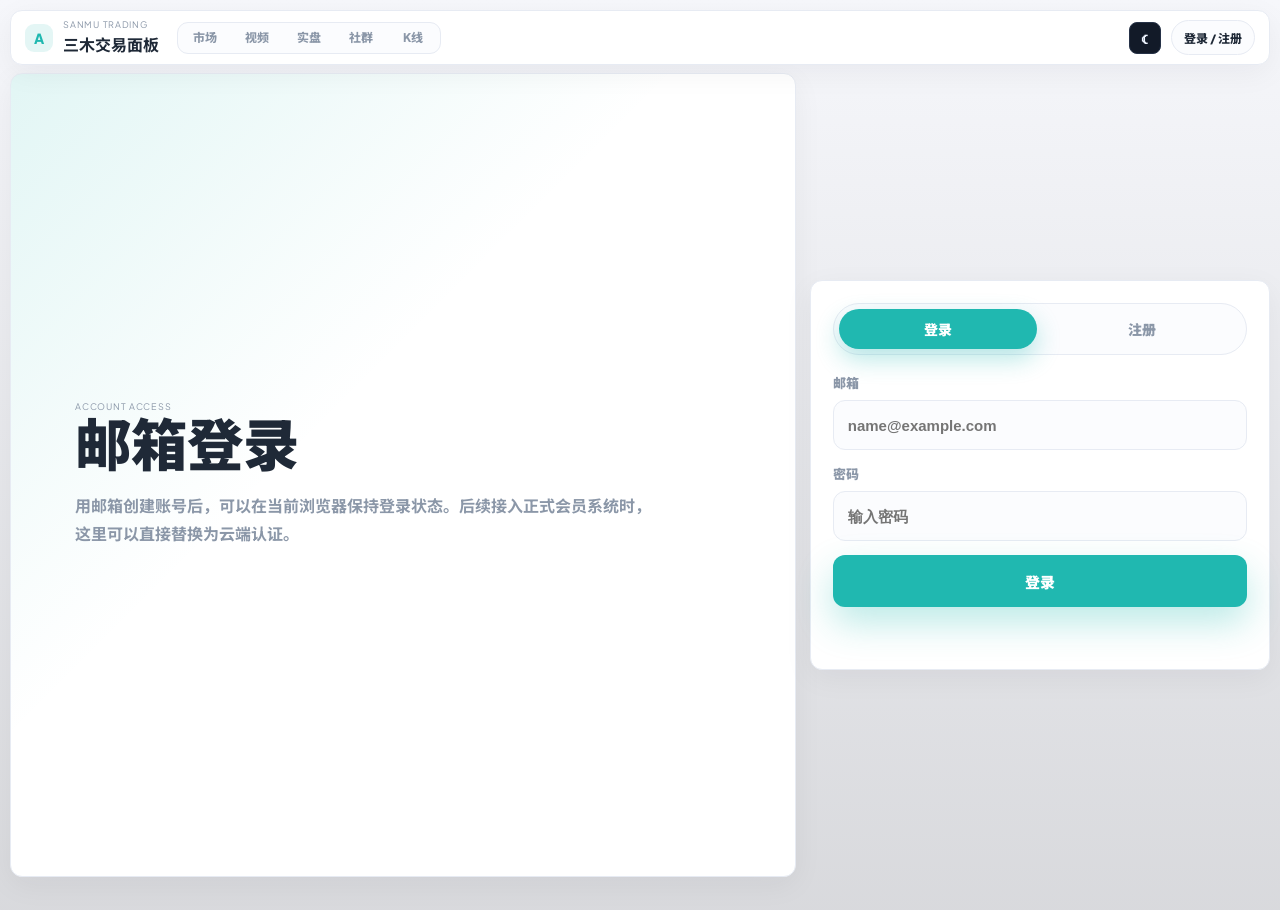
==== auth.html @ ac309367 "Add files via upload" ====
<!DOCTYPE html>
<html lang="zh-CN" class="theme-dark">
  <head>
    <meta charset="UTF-8" />
    <meta name="viewport" content="width=device-width, initial-scale=1.0" />
    <title>三木交易面板 - 登录注册</title>
    <link rel="preconnect" href="https://fonts.googleapis.com" />
    <link rel="preconnect" href="https://fonts.gstatic.com" crossorigin />
    <link
      href="https://fonts.googleapis.com/css2?family=Plus+Jakarta+Sans:wght@400;500;600;700;800&family=Noto+Sans+SC:wght@400;500;700;800&display=swap"
      rel="stylesheet"
    />
    <script src="./theme.js?v=20260610-email-auth-1" defer></script>
    <script src="./auth.js?v=20260610-email-auth-1" defer></script>
    <link rel="stylesheet" href="./styles.css?v=20260610-email-auth-1" />
  </head>
  <body class="theme-dark auth-page-body">
    <div class="page-shell">
      <header class="topbar">
        <div class="brand">
          <div class="brand-mark">A</div>
          <div>
            <p class="eyebrow">SANMU TRADING</p>
            <h1>三木交易面板</h1>
          </div>
        </div>
        <nav class="top-nav" aria-label="主导航">
          <a class="top-nav-link" href="./index.html">市场</a>
          <a class="top-nav-link" href="./video.html">视频</a>
          <a class="top-nav-link" href="./live.html">实盘</a>
          <a class="top-nav-link" href="./community.html">社群</a>
          <a class="top-nav-link" href="./kline.html">K线</a>
        </nav>
        <div class="toolbar-meta topbar-actions">
          <button class="theme-toggle-button" type="button" data-theme-toggle aria-label="切换主题" title="切换主题">☾</button>
        </div>
      </header>

      <main class="auth-page">
        <section class="board-panel auth-hero-panel">
          <div>
            <p class="eyebrow">ACCOUNT ACCESS</p>
            <h2>邮箱登录</h2>
            <p>用邮箱创建账号后，可以在当前浏览器保持登录状态。后续接入正式会员系统时，这里可以直接替换为云端认证。</p>
          </div>
        </section>

        <section class="board-panel auth-card">
          <div class="auth-tabs" role="tablist" aria-label="登录注册切换">
            <button class="auth-tab active" type="button" data-auth-tab="login">登录</button>
            <button class="auth-tab" type="button" data-auth-tab="register">注册</button>
          </div>

          <form class="auth-form active" id="loginForm" autocomplete="on">
            <label class="auth-field">
              <span>邮箱</span>
              <input id="loginEmailInput" type="email" placeholder="name@example.com" autocomplete="email" required />
            </label>
            <label class="auth-field">
              <span>密码</span>
              <input id="loginPasswordInput" type="password" placeholder="输入密码" autocomplete="current-password" required />
            </label>
            <button class="auth-submit-button" type="submit">登录</button>
          </form>

          <form class="auth-form" id="registerForm" autocomplete="on">
            <label class="auth-field">
              <span>邮箱</span>
              <input id="registerEmailInput" type="email" placeholder="name@example.com" autocomplete="email" required />
            </label>
            <label class="auth-field">
              <span>密码</span>
              <input id="registerPasswordInput" type="password" placeholder="至少 8 位字符" autocomplete="new-password" required />
            </label>
            <label class="auth-field">
              <span>确认密码</span>
              <input id="registerConfirmInput" type="password" placeholder="再次输入密码" autocomplete="new-password" required />
            </label>
            <button class="auth-submit-button" type="submit">创建账号</button>
          </form>

          <div class="auth-status" id="authStatus" aria-live="polite"></div>
        </section>
      </main>
    </div>
  </body>
</html>
---- styles.css ----
:root {
  --dashboard-gap: clamp(8px, 0.55vw, 14px);
  --page-gutter: clamp(8px, 0.8vw, 18px);
  --market-panel-height: clamp(460px, calc((100vh - 136px) / 2), 720px);
  --macro-panel-height: clamp(250px, calc(var(--market-panel-height) * 0.56), 420px);
  --bg: #f6f7fb;
  --panel: #ffffff;
  --panel-soft: #fbfcfe;
  --border: #e7ebf3;
  --border-strong: #d9e0eb;
  --text: #1f2937;
  --muted: #8b97a8;
  --accent: #20b8b0;
  --green: #22b35d;
  --red: #f06565;
  --amber: #f59e0b;
  --shadow: 0 8px 30px rgba(15, 23, 42, 0.05);
}

html.theme-dark,
body.theme-dark {
  --bg: #0b1220;
  --panel: #111827;
  --panel-soft: #172133;
  --border: #263247;
  --border-strong: #33435d;
  --text: #e5edf8;
  --muted: #93a3bc;
  --accent: #23c7bf;
  --green: #43d484;
  --red: #ff7a7a;
  --amber: #f0b55c;
  --shadow: 0 14px 40px rgba(0, 0, 0, 0.34);
}

* {
  box-sizing: border-box;
}

body {
  margin: 0;
  min-height: 100vh;
  font-family: "Plus Jakarta Sans", "Noto Sans SC", sans-serif;
  background: linear-gradient(180deg, var(--bg) 0%, color-mix(in srgb, var(--bg) 88%, #000 12%) 100%);
  color: var(--text);
}

body.modal-open {
  overflow: hidden;
}

html.theme-dark body {
  background: linear-gradient(180deg, var(--bg) 0%, #09101b 100%);
  color: var(--text);
}

html.theme-dark body,
html.theme-dark .brand h1,
html.theme-dark .panel-header h2,
html.theme-dark .volume-chip-symbol,
html.theme-dark .volume-chip-price,
html.theme-dark .symbol-main,
html.theme-dark .feed-title,
html.theme-dark .tv-title {
  color: var(--text);
}

html.theme-dark .eyebrow,
html.theme-dark .toolbar-meta,
html.theme-dark .cell,
html.theme-dark .symbol-head,
html.theme-dark .feed-meta,
html.theme-dark .tv-subtitle,
html.theme-dark .history-time,
html.theme-dark .history-title {
  color: var(--muted);
}

button {
  font: inherit;
}

.page-shell {
  width: calc(100vw - (var(--page-gutter) * 2));
  max-width: 100%;
  margin: var(--page-gutter) auto 20px;
}

.topbar,
.board-panel,
.stack-panel,
.side-panel,
.volume-strip-panel {
  background: var(--panel);
  border: 1px solid var(--border);
  border-radius: 12px;
  box-shadow: var(--shadow);
}

.topbar {
  display: flex;
  justify-content: space-between;
  align-items: center;
  padding: 8px 14px;
  margin-bottom: 8px;
  position: sticky;
  top: 8px;
  z-index: 40;
  backdrop-filter: blur(14px);
}

.auth-widget {
  display: inline-flex;
  align-items: center;
  gap: 8px;
  min-width: 0;
}

.auth-nav-button,
.auth-logout-button {
  border: 1px solid var(--border);
  border-radius: 999px;
  background: var(--panel-soft);
  color: var(--text);
  padding: 8px 12px;
  font-size: 12px;
  font-weight: 800;
  text-decoration: none;
  cursor: pointer;
  white-space: nowrap;
  transition: border-color 0.2s ease, color 0.2s ease, background 0.2s ease, transform 0.2s ease;
}

.auth-nav-button:hover,
.auth-logout-button:hover {
  border-color: color-mix(in srgb, var(--accent) 52%, var(--border));
  color: var(--accent);
  transform: translateY(-1px);
}

.auth-user-chip {
  display: inline-flex;
  align-items: center;
  max-width: 190px;
  min-height: 34px;
  overflow: hidden;
  text-overflow: ellipsis;
  white-space: nowrap;
  border: 1px solid color-mix(in srgb, var(--accent) 35%, var(--border));
  border-radius: 999px;
  background: color-mix(in srgb, var(--accent) 10%, var(--panel));
  color: var(--text);
  padding: 0 12px;
  font-size: 12px;
  font-weight: 800;
}

.volume-strip-panel {
  margin-bottom: 10px;
  overflow: hidden;
}

.page-placeholder {
  min-height: calc(100vh - 110px);
  display: grid;
  place-items: center;
}

.auth-page {
  display: grid;
  grid-template-columns: minmax(0, 1fr) minmax(320px, 460px);
  gap: 14px;
  align-items: stretch;
  min-height: calc(100vh - 96px);
}

.auth-hero-panel {
  display: flex;
  align-items: center;
  min-height: 520px;
  padding: clamp(28px, 5vw, 72px);
  overflow: hidden;
  background:
    linear-gradient(135deg, color-mix(in srgb, var(--accent) 13%, transparent), transparent 42%),
    var(--panel);
}

.auth-hero-panel h2 {
  margin: 0;
  max-width: 620px;
  color: var(--text);
  font-size: clamp(34px, 4.4vw, 72px);
  line-height: 1.05;
  font-weight: 900;
  letter-spacing: 0;
}

.auth-hero-panel p:last-child {
  max-width: 580px;
  margin: 18px 0 0;
  color: var(--muted);
  font-size: 16px;
  font-weight: 700;
  line-height: 1.8;
}

.auth-card {
  align-self: center;
  padding: 22px;
  min-height: 520px;
  display: flex;
  flex-direction: column;
  justify-content: center;
}

.auth-tabs {
  display: grid;
  grid-template-columns: repeat(2, minmax(0, 1fr));
  gap: 6px;
  padding: 5px;
  margin-bottom: 18px;
  border: 1px solid var(--border);
  border-radius: 999px;
  background: var(--panel-soft);
}

.auth-tab {
  border: 0;
  border-radius: 999px;
  background: transparent;
  color: var(--muted);
  padding: 10px 14px;
  font-size: 14px;
  font-weight: 900;
  cursor: pointer;
}

.auth-tab.active {
  background: var(--accent);
  color: #fff;
  box-shadow: 0 10px 24px color-mix(in srgb, var(--accent) 32%, transparent);
}

.auth-form {
  display: none;
  gap: 14px;
}

.auth-form.active {
  display: grid;
}

.auth-field {
  display: grid;
  gap: 8px;
}

.auth-field span {
  color: var(--muted);
  font-size: 13px;
  font-weight: 900;
}

.auth-field input {
  width: 100%;
  height: 50px;
  border: 1px solid var(--border);
  border-radius: 12px;
  background: var(--panel-soft);
  color: var(--text);
  padding: 0 14px;
  font-size: 15px;
  font-weight: 700;
  outline: none;
}

.auth-field input:focus {
  border-color: var(--accent);
  box-shadow: 0 0 0 4px color-mix(in srgb, var(--accent) 18%, transparent);
}

.auth-submit-button {
  height: 52px;
  border: 0;
  border-radius: 12px;
  background: var(--accent);
  color: #fff;
  font-size: 15px;
  font-weight: 900;
  cursor: pointer;
  box-shadow: 0 16px 36px color-mix(in srgb, var(--accent) 30%, transparent);
}

.auth-status {
  min-height: 24px;
  margin-top: 16px;
  color: var(--muted);
  font-size: 13px;
  font-weight: 800;
}

.auth-status[data-type="success"] {
  color: var(--green);
}

.auth-status[data-type="error"] {
  color: var(--red);
}

.placeholder-panel {
  width: min(720px, 100%);
  padding: 34px;
  text-align: center;
}

.placeholder-panel h2 {
  margin: 0 0 12px;
  font-size: 24px;
}

.placeholder-panel p:last-child {
  margin: 0 auto;
  max-width: 520px;
  color: var(--muted);
  line-height: 1.7;
}

.video-page {
  display: grid;
  grid-template-columns: minmax(0, 1fr) 360px;
  gap: 10px;
  align-items: start;
}

.video-public-body {
  --bg: #f4f8fd;
  --panel: #ffffff;
  --panel-soft: #f8fbff;
  --border: #e4ebf4;
  --border-strong: #d7e1ed;
  --text: #111827;
  --muted: #8a9aae;
  --shadow: 0 18px 48px rgba(31, 41, 55, 0.08);
  background: linear-gradient(115deg, #f7f9fc 0%, #eef6ff 100%);
  color: var(--text);
}

.video-public-body .brand h1,
.video-public-body .panel-header h2 {
  color: var(--text);
}

.video-course-layout {
  grid-template-columns: minmax(0, 1fr) minmax(260px, 320px);
  gap: 14px;
  align-items: start;
}

.video-side-rail {
  display: grid;
  gap: 14px;
  position: sticky;
  top: 82px;
}

.video-main-panel {
  min-height: 620px;
  overflow: hidden;
}

.video-main-header {
  display: flex;
  align-items: flex-start;
  justify-content: space-between;
  gap: 16px;
  padding: 18px 20px;
  border-bottom: 1px solid var(--border);
  background: var(--panel-soft);
}

.video-main-header h2 {
  margin: 0;
  color: var(--text);
  font-size: 22px;
  font-weight: 900;
}

.video-main-header span {
  display: block;
  margin-top: 6px;
  color: var(--muted);
  font-size: 13px;
  font-weight: 800;
}

.video-library-panel,
.video-preview-panel {
  overflow: hidden;
}

.video-library-panel .panel-header,
.video-preview-panel .panel-header {
  min-height: 58px;
}

.video-count {
  color: var(--muted);
  font-size: 12px;
  font-weight: 800;
}

.video-main-header .video-count {
  flex: 0 0 auto;
  border-radius: 999px;
  background: var(--panel);
  color: var(--accent);
  padding: 9px 13px;
}

.video-add-panel {
  display: grid;
  grid-template-columns: minmax(160px, 0.6fr) minmax(240px, 1fr) minmax(180px, 0.55fr) auto;
  gap: 8px;
  padding: 12px;
  border-bottom: 1px solid var(--border);
  background: var(--panel-soft);
}

.video-add-panel-public {
  grid-template-columns: minmax(240px, 1.1fr) minmax(180px, 0.62fr) minmax(150px, 0.46fr) minmax(132px, 0.38fr) minmax(150px, 0.45fr) auto;
}

.video-field {
  display: grid;
  gap: 6px;
}

.video-field span {
  color: var(--muted);
  font-size: 11px;
  font-weight: 900;
}

.video-field input {
  width: 100%;
  height: 38px;
  border: 1px solid var(--border);
  border-radius: 8px;
  background: var(--panel);
  color: var(--text);
  font: inherit;
  font-size: 13px;
  outline: none;
  padding: 0 11px;
}

.video-field select {
  width: 100%;
  height: 38px;
  border: 1px solid var(--border);
  border-radius: 8px;
  background: var(--panel);
  color: var(--text);
  font: inherit;
  font-size: 13px;
  outline: none;
  padding: 0 11px;
}

.video-field input:focus,
.video-field select:focus {
  border-color: var(--accent);
  box-shadow: 0 0 0 3px color-mix(in srgb, var(--accent) 16%, transparent);
}

.video-add-button,
.video-open-button,
.video-list-actions button {
  border: 0;
  border-radius: 8px;
  cursor: pointer;
  font-size: 12px;
  font-weight: 900;
  line-height: 1;
}

.video-add-button {
  align-self: end;
  height: 38px;
  padding: 0 14px;
  background: var(--accent);
  color: #fff;
  box-shadow: 0 8px 18px color-mix(in srgb, var(--accent) 24%, transparent);
}

.video-form-status {
  min-height: 30px;
  padding: 8px 12px 0;
  color: var(--muted);
  font-size: 12px;
  font-weight: 800;
}

.video-form-status.failed {
  color: var(--red);
}

.video-github-panel {
  border-bottom: 1px solid var(--border);
  background: var(--panel-soft);
  padding: 0 12px 12px;
}

.video-github-panel summary {
  cursor: pointer;
  color: var(--muted);
  font-size: 12px;
  font-weight: 900;
  padding: 12px 0;
}

.video-github-grid {
  display: grid;
  grid-template-columns: minmax(220px, 1fr) minmax(180px, 0.8fr) minmax(110px, 0.35fr) minmax(130px, 0.45fr);
  gap: 8px;
}

.video-category-manager {
  border-bottom: 1px solid var(--border);
  background: var(--panel-soft);
  padding: 12px;
}

.video-category-manager .panel-header {
  min-height: 0;
  margin-bottom: 10px;
}

.video-category-create-row {
  display: grid;
  grid-template-columns: minmax(220px, 1fr) 150px;
  gap: 8px;
  align-items: end;
}

.video-category-manage-list {
  display: grid;
  grid-template-columns: repeat(2, minmax(0, 1fr));
  gap: 8px;
  margin-top: 10px;
}

.video-category-manage-item {
  display: grid;
  grid-template-columns: minmax(0, 1fr) auto auto;
  align-items: center;
  gap: 10px;
  min-height: 44px;
  padding: 8px 10px;
  border: 1px solid var(--border);
  border-radius: 9px;
  background: var(--panel);
}

.video-category-manage-item span {
  min-width: 0;
  color: var(--text);
  font-weight: 900;
  overflow: hidden;
  text-overflow: ellipsis;
  white-space: nowrap;
}

.video-category-manage-item strong {
  color: var(--muted);
  font-size: 12px;
  font-weight: 900;
  white-space: nowrap;
}

.video-category-manage-item button {
  border: 1px solid var(--border);
  border-radius: 8px;
  background: color-mix(in srgb, var(--red) 12%, var(--panel));
  color: var(--red);
  cursor: pointer;
  font: inherit;
  font-size: 12px;
  font-weight: 900;
  padding: 7px 10px;
}

.video-category-manage-item button:disabled {
  cursor: not-allowed;
  opacity: 0.42;
}

.video-list {
  display: grid;
  gap: 8px;
  max-height: calc(100vh - 235px);
  min-height: 360px;
  overflow: auto;
  padding: 12px;
}

.video-public-body .video-list {
  grid-template-columns: repeat(4, minmax(0, 1fr));
  gap: 16px;
  max-height: none;
  min-height: 260px;
  overflow: visible;
  padding: 18px;
}

.video-list-item {
  display: grid;
  grid-template-columns: minmax(0, 1fr) auto;
  gap: 10px;
  align-items: center;
  border: 1px solid var(--border);
  border-radius: 8px;
  background: var(--panel-soft);
  padding: 8px;
}

.video-public-body .video-list-item {
  display: block;
  overflow: hidden;
  border-radius: 20px;
  border-color: #e1e8f2;
  background: #fff;
  padding: 0;
  box-shadow: 0 16px 46px rgba(30, 41, 59, 0.08);
  transition: transform 0.18s ease, box-shadow 0.18s ease;
}

.video-public-body .video-list-item:hover {
  transform: translateY(-3px);
  box-shadow: 0 24px 58px rgba(30, 41, 59, 0.13);
}

.video-list-item.active {
  border-color: color-mix(in srgb, var(--accent) 64%, var(--border));
  box-shadow: inset 3px 0 0 var(--accent);
}

.video-list-main {
  display: grid;
  grid-template-columns: 132px minmax(0, 1fr);
  gap: 12px;
  align-items: center;
  min-width: 0;
  border: 0;
  background: transparent;
  color: inherit;
  cursor: pointer;
  padding: 0;
  text-align: left;
}

.video-public-body .video-list-main {
  display: block;
  width: 100%;
}

.video-card-art {
  position: relative;
  display: block;
  width: 100%;
  height: 168px;
  overflow: hidden;
  background:
    linear-gradient(135deg, rgba(142, 105, 222, 0.78), rgba(236, 117, 216, 0.62)),
    var(--thumb) center / cover;
}

.video-card-art img {
  width: 100%;
  height: 100%;
  opacity: 0.18;
  object-fit: cover;
}

.video-card-art em {
  position: absolute;
  top: 12px;
  left: 12px;
  border-radius: 8px;
  background: #ffc400;
  color: #111827;
  font-size: 12px;
  font-style: normal;
  font-weight: 900;
  padding: 6px 10px;
}

.video-card-art em.free {
  background: #21c7a8;
  color: #fff;
}

.video-card-art em.member {
  background: #ffc400;
  color: #111827;
}

.video-card-art b {
  position: absolute;
  right: 12px;
  bottom: 12px;
  border-radius: 8px;
  background: rgba(17, 24, 39, 0.62);
  color: #fff;
  font-size: 13px;
  padding: 6px 10px;
}

.video-list-main img,
.video-preview-card img {
  width: 100%;
  aspect-ratio: 16 / 9;
  border-radius: 7px;
  object-fit: cover;
  background: var(--border);
}

.video-public-body .video-list-main > span:last-child {
  display: block;
  min-height: 104px;
  padding: 16px 18px 18px;
}

.video-public-body .video-list-main strong {
  color: #111827;
  font-size: 16px;
  min-height: 44px;
}

.video-public-body .video-list-main small {
  color: #91a1b5;
  font-size: 13px;
}

.video-list-main strong,
.video-preview-card h3 {
  display: block;
  color: var(--text);
  font-size: 15px;
  font-weight: 900;
  line-height: 1.35;
  overflow-wrap: anywhere;
}

.video-list-main small,
.video-preview-card p {
  display: block;
  margin-top: 7px;
  color: var(--muted);
  font-size: 12px;
  font-weight: 700;
}

.video-list-actions {
  display: inline-flex;
  gap: 6px;
}

.video-list-actions button {
  height: 32px;
  padding: 0 10px;
  border: 1px solid var(--border);
  background: var(--panel);
  color: var(--muted);
}

.video-list-actions button:hover {
  color: var(--text);
  border-color: var(--border-strong);
}

.video-preview-panel {
  position: sticky;
  top: 76px;
}

.video-preview-empty,
.video-empty-state,
.video-player-error {
  padding: 24px;
  color: var(--muted);
  font-size: 13px;
  font-weight: 800;
  line-height: 1.7;
  text-align: center;
}

.video-preview-card {
  display: grid;
  gap: 14px;
  padding: 12px;
}

.video-preview-card h3,
.video-preview-card p {
  margin: 0;
}

.video-open-button {
  height: 38px;
  background: var(--accent);
  color: #fff;
}

.video-player-body {
  min-height: 100vh;
}

.video-player-shell {
  width: min(100vw - 36px, 1360px);
  margin: 42px auto;
}

.video-player-topline {
  display: flex;
  align-items: center;
  justify-content: space-between;
  gap: 14px;
  margin-bottom: 28px;
}

.video-player-panel {
  position: relative;
  overflow: hidden;
  border-radius: 22px;
  box-shadow: 0 28px 70px rgba(30, 41, 59, 0.16);
}

.video-back-link {
  display: inline-flex;
  align-items: center;
  height: 46px;
  border: 1px solid var(--border);
  border-radius: 999px;
  background: #fff;
  color: #475569;
  font-size: 18px;
  font-weight: 800;
  padding: 0 28px;
  text-decoration: none;
}

.video-player-header {
  position: absolute;
  top: 0;
  right: 0;
  left: 0;
  z-index: 2;
  display: flex;
  gap: 14px;
  align-items: center;
  padding: 24px 36px;
  background: linear-gradient(180deg, rgba(17, 24, 39, 0.78), rgba(17, 24, 39, 0));
  color: #fff;
}

.video-player-header img {
  width: 52px;
  height: 52px;
  border-radius: 50%;
  object-fit: cover;
}

.video-player-header h1 {
  margin: 0;
  font-size: clamp(20px, 2.1vw, 30px);
  font-weight: 900;
  line-height: 1.25;
}

.video-player-header p {
  margin: 4px 0 0;
  color: rgba(255, 255, 255, 0.82);
  font-size: 15px;
  font-weight: 800;
}

.video-embed-frame {
  width: 100%;
  aspect-ratio: 16 / 9;
  background: #000;
}

.video-embed-frame iframe {
  display: block;
  width: 100%;
  height: 100%;
  border: 0;
}

.video-player-progress {
  margin: 28px 0 26px;
}

.video-player-progress div {
  height: 6px;
  border-radius: 999px;
  background: #e5ebf3;
}

.video-player-progress span {
  display: block;
  margin-top: 12px;
  color: #91a1b5;
  font-size: 15px;
  font-weight: 800;
}

.video-player-info {
  min-height: 170px;
  padding: 36px;
  border-radius: 22px;
}

.video-player-info h2 {
  margin: 0 0 22px;
  color: #111827;
  font-size: 28px;
}

.video-player-info p {
  margin: 0;
  color: #64748b;
  font-size: 18px;
  font-weight: 800;
}

.video-type-panel,
.video-access-panel,
.video-updates-panel {
  padding: 26px;
  border-radius: 14px;
}

.video-type-panel h2,
.video-access-panel h2,
.video-updates-panel h2 {
  margin: 0 0 22px;
  color: #111827;
  font-size: 18px;
}

.video-type-list {
  display: grid;
  gap: 10px;
}

.video-type-list button {
  display: flex;
  align-items: center;
  justify-content: space-between;
  min-height: 42px;
  border: 1px solid var(--border);
  border-radius: 10px;
  background: var(--panel-soft);
  color: #5d6b7d;
  cursor: pointer;
  font-size: 13px;
  font-weight: 900;
  padding: 0 12px;
  text-align: left;
}

.video-type-list button strong {
  min-width: 28px;
  border-radius: 999px;
  background: color-mix(in srgb, var(--accent) 16%, transparent);
  color: var(--muted);
  font-size: 12px;
  font-weight: 900;
  padding: 3px 8px;
  text-align: center;
}

.video-type-list button.active {
  border-color: #111827;
  background: #111827;
  color: #fff;
}

.video-type-list button.active strong {
  background: rgba(255, 255, 255, 0.12);
  color: #fff;
}

.video-recent-list small {
  color: #8a9aae;
  font-size: 13px;
  font-weight: 800;
}

.video-recent-list {
  display: grid;
}

.video-recent-list button {
  display: grid;
  grid-template-columns: 74px minmax(0, 1fr) auto;
  gap: 12px;
  align-items: center;
  border: 0;
  border-bottom: 1px solid #edf2f7;
  background: transparent;
  color: #111827;
  cursor: pointer;
  min-height: 78px;
  padding: 14px 0;
  text-align: left;
}

.video-recent-list button img {
  width: 74px;
  height: 46px;
  border-radius: 8px;
  object-fit: cover;
  background: var(--border);
}

.video-recent-list button span {
  min-width: 0;
}

.video-recent-list strong {
  display: -webkit-box;
  overflow: hidden;
  color: #111827;
  font-size: 14px;
  font-weight: 900;
  line-height: 1.35;
  -webkit-box-orient: vertical;
  -webkit-line-clamp: 2;
}

.video-recent-list em {
  align-self: start;
  border-radius: 999px;
  background: var(--accent);
  color: #07111f;
  font-size: 10px;
  font-style: normal;
  font-weight: 900;
  padding: 4px 7px;
}

.community-page {
  display: grid;
  gap: 10px;
}

.community-hero-panel {
  display: flex;
  align-items: center;
  justify-content: space-between;
  gap: 18px;
  padding: 28px;
}

.community-hero-panel h2 {
  margin: 0 0 10px;
  font-size: 28px;
}

.community-hero-panel p:last-child {
  margin: 0;
  max-width: 720px;
  color: var(--muted);
  line-height: 1.7;
}

.community-primary-action {
  flex: 0 0 auto;
  padding: 10px 16px;
  border-radius: 9px;
  background: var(--accent);
  color: #fff;
  font-size: 12px;
  font-weight: 900;
  line-height: 1;
  text-decoration: none;
  box-shadow: 0 8px 18px color-mix(in srgb, var(--accent) 26%, transparent);
}

.community-grid {
  display: grid;
  grid-template-columns: repeat(3, minmax(0, 1fr));
  gap: 10px;
}

.community-card {
  display: grid;
  gap: 9px;
  min-height: 180px;
  padding: 20px;
}

.community-link-card {
  position: relative;
  color: inherit;
  text-decoration: none;
  transition: border-color 0.18s ease, transform 0.18s ease, box-shadow 0.18s ease;
}

.community-link-card:hover {
  transform: translateY(-2px);
  border-color: color-mix(in srgb, var(--accent) 54%, var(--border));
  box-shadow: 0 16px 40px rgba(0, 0, 0, 0.22);
}

.community-app-icon {
  width: 46px;
  height: 46px;
  display: grid;
  place-items: center;
  border-radius: 12px;
  margin-bottom: 6px;
}

.community-app-icon svg {
  width: 28px;
  height: 28px;
  fill: #fff;
}

.community-link-card.discord .community-app-icon {
  background: #5865f2;
}

.community-link-card.telegram .community-app-icon {
  background: #229ed9;
}

.community-link-card.wechat .community-app-icon {
  background: #07c160;
}

.exchange-grid {
  display: grid;
  grid-template-columns: repeat(4, minmax(0, 1fr));
  gap: 10px;
}

.exchange-card {
  position: relative;
  min-height: 168px;
  overflow: hidden;
}

.exchange-logo {
  width: 48px;
  height: 48px;
  display: grid;
  place-items: center;
  border-radius: 13px;
  margin-bottom: 6px;
  background: var(--exchange-color);
  box-shadow: 0 12px 24px color-mix(in srgb, var(--exchange-color) 22%, transparent);
}

.exchange-logo img {
  width: 40px;
  height: 40px;
  display: block;
  border-radius: 9px;
  object-fit: contain;
  filter: var(--exchange-logo-filter, none);
}

.exchange-card.binance {
  --exchange-color: #f3ba2f;
}

.exchange-card.okx {
  --exchange-color: #050505;
  --exchange-logo-filter: none;
}

.exchange-card.bybit,
.exchange-card.bitget {
  --exchange-color: transparent;
}

html.theme-dark .exchange-card.okx {
  --exchange-color: #050505;
}

html.theme-dark .exchange-card.bybit,
html.theme-dark .exchange-card.bitget {
  --exchange-color: transparent;
}

.exchange-card.bybit .exchange-logo img,
.exchange-card.bitget .exchange-logo img {
  width: 48px;
  height: 48px;
  border-radius: 13px;
  object-fit: cover;
}

.kline-page {
  min-height: calc(100vh - 86px);
}

.kline-panel {
  display: grid;
  grid-template-rows: auto minmax(0, 1fr);
  min-height: calc(100vh - 92px);
  overflow: hidden;
}

.kline-panel-header {
  display: flex;
  align-items: center;
  justify-content: space-between;
  gap: 14px;
  padding: 12px 14px;
  border-bottom: 1px solid var(--border);
}

.kline-panel-header h2 {
  margin: 0;
  color: var(--text);
  font-size: 20px;
  font-weight: 900;
}

.kline-widget-shell {
  min-height: 0;
  padding: 10px;
  background: var(--panel-soft);
}

.kline-widget {
  width: 100%;
  height: calc(100vh - 130px);
  min-height: 620px;
  overflow: hidden;
  border: 1px solid var(--border);
  border-radius: 10px;
  background: var(--panel);
}

.kline-widget iframe,
.kline-widget .tradingview-widget-container,
.kline-widget .tradingview-widget-container__widget {
  display: block;
  width: 100%;
  height: 100%;
  border: 0;
}

.kline-widget .tradingview-widget-container {
  position: relative;
}

.kline-open-fallback {
  position: absolute;
  right: 14px;
  bottom: 14px;
  z-index: 2;
  display: inline-flex;
  align-items: center;
  justify-content: center;
  min-height: 34px;
  padding: 0 12px;
  border: 1px solid var(--border);
  border-radius: 999px;
  background: color-mix(in srgb, var(--panel) 88%, transparent);
  color: var(--muted);
  font-size: 12px;
  font-weight: 800;
  text-decoration: none;
  backdrop-filter: blur(10px);
}

.kline-open-fallback:hover {
  color: var(--text);
  border-color: var(--border-strong);
}

.community-modal[hidden] {
  display: none;
}

.community-modal {
  position: fixed;
  inset: 0;
  z-index: 100;
  display: grid;
  place-items: center;
  padding: 18px;
}

.community-modal-backdrop {
  position: absolute;
  inset: 0;
  border: 0;
  background: rgba(3, 7, 18, 0.72);
  backdrop-filter: blur(8px);
  cursor: pointer;
}

.community-modal-panel {
  position: relative;
  width: min(440px, 100%);
  max-height: min(92vh, 760px);
  overflow: auto;
  border: 1px solid var(--border);
  border-radius: 12px;
  background: var(--panel);
  box-shadow: 0 24px 70px rgba(0, 0, 0, 0.45);
  padding: 18px;
}

.community-modal-close {
  position: absolute;
  top: 12px;
  right: 12px;
  width: 32px;
  height: 32px;
  border: 1px solid var(--border);
  border-radius: 8px;
  background: var(--panel-soft);
  color: var(--text);
  cursor: pointer;
  font-size: 22px;
  line-height: 1;
}

.community-modal-panel h2 {
  margin: 2px 40px 14px 0;
  font-size: 22px;
}

.wechat-qr-image {
  display: block;
  width: 100%;
  max-height: 520px;
  border-radius: 10px;
  object-fit: contain;
  background: #fff;
}

.wechat-copy-row {
  display: grid;
  grid-template-columns: auto minmax(0, 1fr) auto;
  gap: 10px;
  align-items: center;
  margin-top: 14px;
  padding: 12px;
  border: 1px solid var(--border);
  border-radius: 10px;
  background: var(--panel-soft);
}

.wechat-copy-row span {
  color: var(--muted);
  font-size: 12px;
  font-weight: 900;
}

.wechat-copy-row strong {
  color: var(--text);
  font-size: 18px;
  font-weight: 900;
  overflow-wrap: anywhere;
}

.wechat-copy-row button {
  height: 34px;
  border: 0;
  border-radius: 8px;
  background: #07c160;
  color: #fff;
  cursor: pointer;
  font-size: 12px;
  font-weight: 900;
  padding: 0 14px;
}

.wechat-copy-status {
  min-height: 20px;
  margin: 10px 0 0;
  color: var(--muted);
  font-size: 12px;
  font-weight: 800;
}

.community-card h3 {
  margin: 0;
  font-size: 18px;
}

.community-card strong {
  color: var(--text);
  font-size: 24px;
  font-weight: 900;
}

.community-card span {
  color: var(--muted);
  font-size: 13px;
  line-height: 1.7;
}

.live-grid {
  display: grid;
  grid-template-columns: minmax(0, 1.15fr) minmax(0, 0.85fr);
  grid-template-areas:
    "equity positions"
    "history activity"
    "closed closed";
  gap: 10px;
}

.live-panel {
  min-height: 260px;
  overflow: hidden;
}

.live-equity-panel {
  grid-area: equity;
}

.live-history-panel {
  grid-area: history;
}

.live-position-panel {
  grid-area: positions;
}

.live-activity-panel {
  grid-area: activity;
}

.live-closed-trades-panel {
  grid-area: closed;
}

.live-panel .panel-header {
  min-height: 58px;
}

.live-equity-panel .panel-header {
  display: grid;
  grid-template-columns: auto minmax(0, 1fr);
  gap: 12px;
  justify-content: normal;
}

.live-equity-panel .live-panel-status {
  grid-column: 1;
  justify-self: start;
}

.live-equity-panel .live-chart-tabs {
  grid-column: 2;
  justify-self: end;
  align-self: center;
}

.live-chart-summary-bar {
  justify-self: end;
  align-self: center;
  max-width: min(420px, 30vw);
  min-height: 34px;
  display: inline-flex;
  align-items: center;
  border: 1px solid var(--border);
  border-radius: 10px;
  background: color-mix(in srgb, var(--panel-soft) 88%, transparent);
  color: var(--muted);
  font-size: 11px;
  font-weight: 900;
  font-variant-numeric: tabular-nums;
  line-height: 1.35;
  padding: 8px 12px;
  overflow: hidden;
  text-overflow: ellipsis;
  white-space: nowrap;
}

.live-panel-status {
  display: inline-flex;
  align-items: center;
  gap: 7px;
  color: var(--muted);
  font-size: 11px;
  font-weight: 800;
}

.live-history-status {
  border: 1px solid var(--border);
  border-radius: 999px;
  background: var(--panel-soft);
  color: var(--muted);
  font-size: 11px;
  font-weight: 900;
  padding: 7px 10px;
  white-space: nowrap;
}

.live-equity-body {
  display: grid;
  grid-template-columns: 280px minmax(0, 1fr);
  gap: 0;
  min-height: 330px;
  padding: 0;
}

.live-summary-grid {
  display: grid;
  gap: 8px;
  align-content: start;
  padding: 8px;
}

.live-metric-card {
  display: grid;
  gap: 5px;
  padding: 14px;
  border: 1px solid var(--border);
  border-radius: 12px;
  background: var(--panel-soft);
}

.live-metric-card span {
  color: var(--muted);
  font-size: 11px;
  font-weight: 800;
}

.live-metric-card strong {
  color: var(--text);
  font-size: 18px;
  font-weight: 900;
  font-variant-numeric: tabular-nums;
}

.live-chart-placeholder {
  position: relative;
  min-height: 100%;
  border: 1px solid var(--border);
  border-radius: 12px;
  overflow: hidden;
  background:
    linear-gradient(180deg, color-mix(in srgb, var(--panel) 98%, var(--accent) 2%), var(--panel-soft)),
    var(--panel);
  margin: 8px 8px 8px 0;
}

.live-chart-tabs {
  position: relative;
  z-index: 4;
  display: inline-flex;
  align-items: center;
  gap: 4px;
  padding: 3px;
  border: 1px solid var(--border);
  border-radius: 999px;
  background: color-mix(in srgb, var(--panel) 86%, transparent);
  box-shadow: 0 10px 24px rgba(0, 0, 0, 0.14);
  backdrop-filter: blur(10px);
}

.live-chart-tab {
  border: 0;
  border-radius: 999px;
  padding: 6px 11px;
  background: transparent;
  color: var(--muted);
  font: inherit;
  font-size: 11px;
  font-weight: 900;
  line-height: 1;
  cursor: pointer;
}

.live-chart-tab.active {
  color: #fff;
  background: var(--accent);
  box-shadow: 0 0 18px color-mix(in srgb, var(--accent) 35%, transparent);
}

.live-chart-line {
  position: absolute;
  inset: 14% 5% 20%;
  opacity: 0.55;
  background: linear-gradient(135deg, transparent 0 12%, var(--accent) 12% 13%, transparent 13% 28%, var(--accent) 28% 29%, transparent 29% 48%, var(--accent) 48% 49%, transparent 49% 66%, var(--accent) 66% 67%, transparent 67%);
  filter: drop-shadow(0 0 10px color-mix(in srgb, var(--accent) 35%, transparent));
}

.live-chart-canvas {
  position: absolute;
  inset: 0;
  z-index: 1;
}

.live-chart-svg {
  width: 100%;
  height: 100%;
  overflow: visible;
  color: var(--accent);
  display: block;
  text-rendering: geometricPrecision;
}

.live-chart-grid {
  stroke: color-mix(in srgb, var(--border) 68%, transparent);
  stroke-width: 1;
  stroke-dasharray: 4 9;
}

.live-chart-time-grid {
  stroke: color-mix(in srgb, var(--border) 42%, transparent);
  stroke-width: 1;
}

.live-chart-axis,
.live-chart-time {
  fill: var(--muted);
  font-size: 11px;
  font-weight: 500;
  font-variant-numeric: tabular-nums;
}

.live-chart-axis {
  opacity: 0.82;
}

.live-chart-time {
  opacity: 0.86;
}

.live-chart-area {
  fill: url("#liveChartFill");
}

.live-chart-path {
  fill: none;
  stroke: currentColor;
  stroke-width: 2.15;
  stroke-linecap: round;
  stroke-linejoin: round;
  vector-effect: non-scaling-stroke;
  filter: drop-shadow(0 5px 8px color-mix(in srgb, var(--accent) 16%, transparent));
}

.live-chart-detail-line {
  opacity: 0.96;
}

.live-chart-summary rect {
  fill: color-mix(in srgb, var(--panel) 88%, transparent);
  stroke: var(--border);
  stroke-width: 1;
  filter: drop-shadow(0 12px 24px rgba(0, 0, 0, 0.12));
}

.live-chart-summary text:first-of-type {
  fill: var(--text);
  font-size: 13px;
  font-weight: 900;
}

.live-chart-summary text:last-of-type {
  fill: var(--muted);
  font-size: 10px;
  font-weight: 900;
  font-variant-numeric: tabular-nums;
}

.live-chart-glow {
  opacity: 0.16;
  stroke-width: 7;
  filter: blur(3px);
}

.live-chart-marker circle {
  fill: var(--panel);
  stroke: var(--accent);
  stroke-width: 5;
  filter: drop-shadow(0 0 12px color-mix(in srgb, var(--accent) 50%, transparent));
}

.live-chart-marker rect {
  fill: color-mix(in srgb, var(--panel) 62%, transparent);
  stroke: color-mix(in srgb, var(--border) 74%, transparent);
  stroke-width: 1;
  filter: drop-shadow(0 10px 18px rgba(15, 23, 42, 0.08));
}

.live-chart-marker text:first-of-type {
  fill: var(--text);
  font-size: 12px;
  font-weight: 600;
  font-variant-numeric: tabular-nums;
}

.live-chart-marker text:last-of-type {
  fill: var(--muted);
  font-size: 10px;
  font-weight: 500;
  font-variant-numeric: tabular-nums;
}

.live-chart-down {
  color: var(--danger);
}

.live-empty-state {
  position: absolute;
  inset: 0;
  display: grid;
  place-content: center;
  gap: 7px;
  padding: 20px;
  text-align: center;
  color: var(--muted);
}

.live-empty-state.has-chart {
  display: none;
  padding: 0;
  pointer-events: none;
}

.live-empty-state strong {
  color: var(--text);
  font-size: 15px;
}

.live-empty-state.has-chart strong {
  display: block;
  margin-bottom: 4px;
}

.live-empty-state span {
  max-width: 420px;
  font-size: 12px;
  line-height: 1.6;
}

.live-empty-state.has-chart span {
  display: block;
  max-width: min(560px, 70vw);
}

.live-table-wrap {
  max-height: 420px;
  overflow: auto;
}

.live-activity-list {
  display: grid;
  gap: 5px;
  max-height: 420px;
  overflow: auto;
  padding: 8px;
}

.live-activity-row {
  display: grid;
  grid-template-columns: 1.05fr 0.8fr 0.72fr 0.55fr 0.62fr 0.82fr;
  gap: 7px;
  align-items: center;
  padding: 8px 9px;
  border: 1px solid var(--border);
  border-radius: 9px;
  background: var(--panel-soft);
  color: var(--text);
  font-size: 11px;
  font-weight: 700;
  line-height: 1.35;
  min-width: 560px;
}

.live-activity-head {
  color: var(--muted);
  font-weight: 800;
  background: color-mix(in srgb, var(--panel) 74%, var(--panel-soft));
}

.live-activity-row > div {
  min-width: 0;
  overflow: hidden;
  text-overflow: ellipsis;
  white-space: nowrap;
}

.live-activity-row > div:last-child {
  text-align: right;
  font-variant-numeric: tabular-nums;
}

.live-direction-long {
  color: var(--green) !important;
  font-weight: 800;
}

.live-direction-short {
  color: var(--red) !important;
  font-weight: 800;
}

.live-direction-close {
  color: var(--amber) !important;
  font-weight: 800;
}

.live-table {
  display: grid;
  gap: 5px;
}

.live-table-row {
  display: grid;
  align-items: center;
  gap: 8px;
  padding: 9px 10px;
  border: 1px solid var(--border);
  border-radius: 9px;
  background: var(--panel-soft);
  color: var(--text);
  font-size: 12px;
  font-weight: 700;
}

.live-history-table .live-table-row {
  grid-template-columns: 1.05fr 0.78fr 0.9fr 0.55fr 0.92fr 0.82fr;
}

.live-position-table .live-table-row {
  grid-template-columns: 0.8fr 0.55fr 0.55fr 0.8fr 0.8fr 0.75fr;
}

.live-closed-trades-table .live-table-row {
  grid-template-columns: 1fr 0.72fr 0.8fr 0.45fr 0.8fr 1.25fr;
}

.live-closed-trades-table .live-table-row > div:last-child {
  display: grid;
  gap: 3px;
}

.live-closed-trades-table .live-table-row > div:last-child strong {
  font-size: 12px;
  font-weight: 900;
}

.live-closed-trades-table .live-table-row > div:last-child span {
  color: var(--muted);
  font-size: 10px;
  line-height: 1.35;
}

.live-table-head {
  position: sticky;
  top: 0;
  z-index: 1;
  color: var(--muted);
  background: color-mix(in srgb, var(--panel-soft) 82%, var(--panel) 18%);
  font-size: 11px;
  font-weight: 900;
}

.live-empty-row {
  padding: 26px 12px;
  border: 1px dashed var(--border);
  border-radius: 10px;
  color: var(--muted);
  font-size: 12px;
  text-align: center;
  background: color-mix(in srgb, var(--panel-soft) 70%, transparent);
}

.live-pnl-positive {
  color: var(--green) !important;
}

.live-pnl-negative {
  color: var(--red) !important;
}

.volume-strip {
  display: grid;
  grid-template-columns: repeat(10, minmax(0, 1fr));
  gap: 0;
}

.volume-chip {
  min-width: 0;
  padding: 5px 6px 6px;
  border-right: 1px solid var(--border);
  display: grid;
  gap: 1px;
  align-content: center;
  background: transparent;
  border-top: 0;
  border-bottom: 0;
  border-left: 0;
  border-radius: 0;
  text-align: center;
  cursor: pointer;
}

.volume-chip:last-child {
  border-right: 0;
}

.volume-chip:hover {
  background: #f8fbfd;
}

body.theme-dark .volume-chip:hover {
  background: rgba(255, 255, 255, 0.03);
}

.volume-chip-symbol {
  font-size: 11px;
  font-weight: 700;
  line-height: 1;
  color: var(--text);
  white-space: nowrap;
  overflow: hidden;
  text-overflow: ellipsis;
}

.volume-chip-price {
  font-size: 10px;
  line-height: 1;
  color: var(--text);
  white-space: nowrap;
  overflow: hidden;
  text-overflow: ellipsis;
}

.volume-chip-change {
  font-size: 10px;
  line-height: 1;
  font-variant-numeric: tabular-nums;
}

.brand,
.toolbar-meta,
.table-row,
.symbol-cell,
.shock-item,
.funding-meta {
  display: flex;
  align-items: center;
}

.brand {
  gap: 10px;
}

.top-nav {
  display: inline-flex;
  align-items: center;
  gap: 4px;
  margin-left: 18px;
  margin-right: auto;
  padding: 3px;
  border: 1px solid var(--border);
  border-radius: 11px;
  background: color-mix(in srgb, var(--panel-soft) 88%, transparent);
}

.top-nav-link {
  min-width: 48px;
  padding: 6px 12px;
  border-radius: 8px;
  color: var(--muted);
  font-size: 12px;
  font-weight: 800;
  line-height: 1;
  text-align: center;
  text-decoration: none;
  transition: color 0.18s ease, background 0.18s ease, box-shadow 0.18s ease;
}

.top-nav-link:hover {
  color: var(--text);
  background: color-mix(in srgb, var(--accent) 10%, transparent);
}

.top-nav-link.active {
  color: #ffffff;
  background: var(--accent);
  box-shadow: 0 8px 18px color-mix(in srgb, var(--accent) 26%, transparent);
}

.brand-mark {
  width: 28px;
  height: 28px;
  border-radius: 9px;
  display: grid;
  place-items: center;
  background: rgba(32, 184, 176, 0.12);
  color: var(--accent);
  font-weight: 800;
  font-size: 14px;
}

.eyebrow {
  margin: 0 0 2px;
  color: var(--muted);
  letter-spacing: 0.08em;
  text-transform: uppercase;
  font-size: 9px;
}

.brand h1,
.panel-header h2 {
  margin: 0;
}

.brand h1 {
  font-size: 16px;
  font-weight: 700;
}

.toolbar-meta {
  gap: 10px;
  font-size: 11px;
  color: var(--muted);
}

.ghost-button {
  border: 1px solid var(--border-strong);
  background: var(--panel-soft);
  color: var(--text);
  padding: 6px 10px;
  border-radius: 7px;
  cursor: pointer;
  min-height: 32px;
}

.theme-toggle-button {
  border: 1px solid #263247;
  background: #121a28;
  color: #eef4ff;
  width: 32px;
  height: 32px;
  padding: 0;
  border-radius: 8px;
  cursor: pointer;
  display: inline-grid;
  place-items: center;
  font-size: 14px;
  font-weight: 700;
  line-height: 1;
}

body.theme-dark .theme-toggle-button {
  border-color: #d6dfec;
  background: #f3f7ff;
  color: #111827;
}

body.theme-dark .video-back-link {
  background: var(--panel);
  color: var(--text);
}

html.theme-dark .top-nav,
body.theme-dark .top-nav {
  background: rgba(15, 23, 42, 0.52);
}

html.theme-dark .topbar,
html.theme-dark .board-panel,
html.theme-dark .stack-panel,
html.theme-dark .side-panel,
html.theme-dark .volume-strip-panel,
html.theme-dark .bottom-panel,
html.theme-dark .macro-calendar-panel,
body.theme-dark .topbar,
body.theme-dark .board-panel,
body.theme-dark .stack-panel,
body.theme-dark .side-panel,
body.theme-dark .volume-strip-panel,
body.theme-dark .bottom-panel,
body.theme-dark .macro-calendar-panel {
  background: var(--panel) !important;
}

.dashboard-grid {
  display: grid;
  grid-template-columns: minmax(360px, 1.18fr) minmax(420px, 1.18fr) minmax(260px, 0.52fr);
  grid-template-rows: repeat(2, var(--market-panel-height));
  grid-template-areas:
    "overview overview overview"
    "marketlist marketlist macro";
  gap: var(--dashboard-gap);
  align-items: stretch;
}

.market-overview-panel {
  grid-area: overview;
  min-height: 0;
  overflow: hidden;
  padding: 8px;
}

.market-overview-grid {
  display: grid;
  grid-template-columns: minmax(300px, 0.72fr) minmax(520px, 1.35fr) minmax(520px, 1.05fr);
  gap: 8px;
  height: 100%;
  min-height: 0;
}

.market-subpanel {
  min-height: 0;
  overflow: hidden;
  border: 1px solid var(--border);
  border-radius: 9px;
  background: var(--panel-soft);
}

.market-overview-panel #heatPanel,
.market-overview-panel #chainPanel,
.market-overview-panel .side-panel {
  height: 100%;
  min-height: 0;
}

.market-overview-panel .side-panel {
  display: grid;
  grid-template-columns: minmax(0, 1fr) 1px minmax(0, 1fr);
  grid-template-rows: minmax(0, 1fr);
}

.market-overview-panel .side-panel .divider {
  margin: 8px 0;
}

.bottom-strip {
  display: grid;
  grid-template-columns: 1fr;
  gap: 10px;
  margin-top: 10px;
  align-items: stretch;
}

.bottom-panel {
  background: var(--panel);
  border: 1px solid var(--border);
  border-radius: 12px;
  box-shadow: var(--shadow);
  min-height: 150px;
  height: 100%;
  display: flex;
  flex-direction: column;
}

.bottom-panel .panel-body.compact-feed {
  min-height: 420px;
  flex: 1;
  max-height: 520px;
  overflow: auto;
}

.news-hub-panel .panel-header {
  gap: 12px;
}

.news-hub-actions {
  display: inline-flex;
  align-items: center;
  gap: 10px;
  margin-left: auto;
  flex-wrap: wrap;
  justify-content: flex-end;
}

.news-source-toggle {
  flex: 0 0 auto;
}

.news-hub-feed {
  grid-template-columns: repeat(3, minmax(0, 1fr));
  align-content: start;
}

.news-hub-item {
  min-height: 78px;
}

.news-source-label {
  margin-right: 6px;
  vertical-align: 1px;
}

.news-source-health {
  white-space: nowrap;
}

.compact-feed {
  display: grid;
  gap: 6px;
  align-content: start;
}

.sector-feed {
  overflow: auto !important;
}

.sector-item {
  display: grid;
  grid-template-columns: minmax(0, 1fr) auto;
  gap: 4px 10px;
  padding: 8px 10px;
  border: 1px solid var(--border);
  border-radius: 9px;
  background: var(--panel-soft);
}

.sector-name {
  min-width: 0;
  color: var(--text);
  font-size: 12px;
  font-weight: 800;
  line-height: 1.2;
  white-space: nowrap;
  overflow: hidden;
  text-overflow: ellipsis;
}

.sector-change {
  font-size: 12px;
  font-weight: 900;
  line-height: 1.2;
  font-variant-numeric: tabular-nums;
  color: var(--accent);
}

.sector-meta {
  grid-column: 1 / -1;
  color: var(--muted);
  font-size: 10px;
  line-height: 1.35;
  white-space: nowrap;
  overflow: hidden;
  text-overflow: ellipsis;
}

.feed-status-block {
  display: block;
  padding: 7px 10px;
  border: 1px solid var(--border);
  border-radius: 8px;
  background: #fff;
}

.feed-health-row {
  display: flex;
  align-items: center;
  gap: 7px;
  flex-wrap: wrap;
}

.feed-health-dot {
  width: 9px;
  height: 9px;
  border-radius: 999px;
  display: inline-block;
}

.feed-health-dot.ok {
  background: #2fd38a;
  box-shadow: 0 0 10px rgba(47, 211, 138, 0.35);
}

.feed-health-dot.failed {
  background: #ff5f73;
  box-shadow: 0 0 10px rgba(255, 95, 115, 0.3);
}

.feed-health-text {
  font-size: 10px;
  font-weight: 700;
  color: var(--text);
  letter-spacing: 0.02em;
}

.feed-health-time {
  font-size: 10px;
  color: var(--muted);
}

.panel-header-status {
  display: flex;
  align-items: center;
  justify-content: flex-end;
  min-height: 18px;
  min-width: 120px;
  flex: 0 0 auto;
}

.feed-health-inline {
  display: inline-flex;
  align-items: center;
  gap: 7px;
}

.feed-status-row {
  display: flex;
  flex-wrap: wrap;
  gap: 6px;
}

.feed-status-chip {
  display: inline-flex;
  align-items: center;
  gap: 6px;
  min-height: 22px;
  padding: 0 8px;
  border-radius: 999px;
  border: 1px solid var(--border);
  background: #fff;
  font-size: 10px;
  line-height: 1;
  color: var(--muted);
}

.feed-status-chip strong,
.feed-status-chip em {
  font-style: normal;
  font-size: 10px;
  line-height: 1;
}

.feed-status-chip strong {
  font-weight: 700;
}

.feed-status-chip em {
  opacity: 0.92;
}

.feed-status-chip.ok {
  border-color: rgba(34, 179, 93, 0.24);
  background: rgba(34, 179, 93, 0.1);
  color: var(--green);
}

.feed-status-chip.failed {
  border-color: rgba(240, 101, 101, 0.24);
  background: rgba(240, 101, 101, 0.1);
  color: var(--red);
}

.feed-status-chip.pending {
  border-color: rgba(245, 158, 11, 0.24);
  background: rgba(245, 158, 11, 0.1);
  color: var(--amber);
}

.feed-item {
  display: grid;
  gap: 3px;
  padding: 8px 10px;
  border: 1px solid var(--border);
  border-radius: 8px;
  background: #fff;
  color: inherit;
  text-decoration: none;
}

.feed-item.feed-item--compact {
  gap: 2px;
  padding: 6px 8px;
}

html.theme-dark .feed-status-block,
html.theme-dark .feed-item,
html.theme-dark .table-row,
html.theme-dark .tv-single,
body.theme-dark .feed-status-block,
body.theme-dark .feed-item,
body.theme-dark .table-row,
body.theme-dark .tv-single {
  background: var(--panel-soft) !important;
}

html.theme-dark .panel-header,
html.theme-dark .tv-toolbar,
html.theme-dark .tv-link-row,
html.theme-dark .tv-actions,
body.theme-dark .panel-header,
body.theme-dark .tv-toolbar,
body.theme-dark .tv-link-row,
body.theme-dark .tv-actions {
  background: rgba(255, 255, 255, 0.02) !important;
}

html.theme-dark .tv-chart-wrap,
body.theme-dark .tv-chart-wrap {
  background: var(--panel-soft) !important;
}

body.theme-dark .brand-mark {
  background: rgba(35, 199, 191, 0.16);
}

body.theme-dark .ghost-button,
body.theme-dark .tv-interval-btn,
body.theme-dark .history-clear-btn {
  background: var(--panel-soft);
  color: var(--text);
  border-color: var(--border-strong);
}

body.theme-dark .tv-button.secondary,
body.theme-dark .tv-chip,
body.theme-dark .tv-tip {
  background: var(--panel-soft);
  color: var(--text);
  border-color: var(--border-strong);
}

body.theme-dark .tv-tip strong {
  color: var(--text);
}

body.theme-dark .divider {
  background: var(--border);
}

body.theme-dark .history-block {
  border-top-color: var(--border);
}

.feed-title {
  font-size: 12px;
  font-weight: 600;
  line-height: 1.35;
}

.feed-item--compact .feed-title {
  font-size: 10.5px;
  line-height: 1.25;
}

.feed-item--fresh .feed-title,
.feed-item--fresh .feed-subtitle,
.feed-item--fresh .feed-meta {
  color: var(--red);
}

.feed-subtitle {
  font-size: 11px;
  line-height: 1.4;
  color: var(--text);
  opacity: 0.88;
}

.feed-meta {
  font-size: 10px;
  color: var(--muted);
  display: flex;
  align-items: center;
  gap: 6px;
  flex-wrap: wrap;
  line-height: 1.35;
}

.feed-item--compact .feed-meta {
  font-size: 9px;
  gap: 5px;
  line-height: 1.2;
}

.feed-line-clamp-2 {
  display: -webkit-box;
  -webkit-line-clamp: 2;
  -webkit-box-orient: vertical;
  overflow: hidden;
}

.feed-line-clamp-1 {
  display: -webkit-box;
  -webkit-line-clamp: 1;
  -webkit-box-orient: vertical;
  overflow: hidden;
}

.feed-summary-stack {
  display: grid;
  gap: 3px;
}

.feed-summary-line {
  font-size: 10px;
  color: var(--muted);
  line-height: 1.45;
}

.feed-source-line {
  font-size: 10px;
  color: var(--muted);
  line-height: 1.45;
  word-break: break-all;
}

.feed-meta-stack {
  margin-top: 2px;
}

.feed-source-tag {
  display: inline-flex;
  align-items: center;
  justify-content: center;
  min-width: 30px;
  height: 16px;
  padding: 0 6px;
  border-radius: 999px;
  background: rgba(35, 199, 191, 0.12);
  color: var(--brand);
  font-size: 10px;
  font-weight: 700;
  letter-spacing: 0.04em;
}

.board-panel,
.stack-panel,
.side-panel,
.macro-calendar-panel {
  min-height: 0;
}

#heatPanel {
  display: flex;
  flex-direction: column;
  height: 100%;
  min-height: 0;
  overflow: hidden;
}

#heatTable {
  flex: 1;
  min-height: 0;
  overflow-y: auto;
  padding-right: 5px;
  overscroll-behavior: contain;
}

#heatTable::-webkit-scrollbar {
  width: 5px;
}

#heatTable::-webkit-scrollbar-thumb {
  border-radius: 999px;
  background: color-mix(in srgb, var(--muted) 40%, transparent);
}

#chainPanel {
  display: flex;
  flex-direction: column;
  height: 100%;
  min-height: 0;
  overflow: hidden;
}

#chainPanel > .panel-body {
  flex: 1;
  min-height: 0;
}

.right-rail {
  grid-area: right;
  display: grid;
  grid-template-rows: repeat(2, minmax(0, 1fr));
  gap: var(--dashboard-gap);
  align-self: stretch;
  min-height: 0;
  height: 100%;
  overflow: hidden;
}

.side-panel {
  display: grid;
  grid-template-rows: minmax(0, 1fr) 1px minmax(0, 1fr);
  height: 100%;
  min-height: 0;
  overflow: hidden;
}

.macro-calendar-panel {
  grid-area: macro;
  display: flex;
  flex-direction: column;
  height: 100%;
  min-height: 0;
  overflow: hidden;
}

.macro-calendar-panel .panel-header {
  flex: 0 0 auto;
  padding: 6px 8px;
}

.macro-calendar-panel .panel-header h2 {
  font-size: 12px;
}

.macro-calendar-panel .panel-body {
  flex: 1;
  min-height: 0;
  padding: 5px;
}

.macro-calendar-feed {
  display: grid;
  gap: 4px;
  align-content: start;
  overflow-y: auto;
  padding-right: 3px;
  overscroll-behavior: contain;
}

.macro-event-item {
  display: grid;
  gap: 2px;
  padding: 5px 6px;
  border: 1px solid var(--border);
  border-radius: 7px;
  background: color-mix(in srgb, var(--panel-soft) 82%, transparent);
}

.macro-event-top {
  display: flex;
  align-items: center;
  justify-content: space-between;
  gap: 8px;
}

.macro-event-time {
  color: var(--accent);
  font-size: 10px;
  font-weight: 800;
  white-space: nowrap;
}

.macro-event-title {
  color: var(--text);
  font-size: 9.5px;
  font-weight: 800;
  line-height: 1.18;
}

.macro-event-summary {
  color: var(--muted);
  font-size: 8.5px;
  line-height: 1.15;
}

.macro-event-meta {
  display: flex;
  align-items: center;
  gap: 5px;
  color: var(--muted);
  font-size: 8.5px;
}

.macro-event-badge {
  display: inline-flex;
  align-items: center;
  height: 14px;
  padding: 0 5px;
  border-radius: 999px;
  background: rgba(35, 199, 191, 0.12);
  color: var(--brand);
  font-size: 8.5px;
  font-weight: 800;
}

.macro-event-badge.important {
  background: rgba(255, 92, 92, 0.14);
  color: #ff5c5c;
}

.macro-calendar-feed::-webkit-scrollbar {
  width: 5px;
}

.macro-calendar-feed::-webkit-scrollbar-thumb {
  border-radius: 999px;
  background: color-mix(in srgb, var(--muted) 40%, transparent);
}

.movers-panel {
  grid-area: movers;
  height: 100%;
  min-height: 0;
  overflow: hidden;
}

.market-list-panel {
  grid-area: marketlist;
  height: 100%;
  min-height: 0;
  overflow: hidden;
}

.market-list-panel .sub-panel,
.market-list-panel .panel-body {
  min-height: 0;
}

.market-list-panel .panel-body {
  flex: 1;
  overflow: hidden;
}

.stack-panel.movers-toggle-panel,
.stack-panel.funding-toggle-panel {
  display: flex;
  flex-direction: column;
}

.movers-toggle-panel .sub-panel,
.funding-toggle-panel .sub-panel {
  flex: 1;
}

.movers-toggle {
  display: inline-flex;
  gap: 4px;
  padding: 2px;
  border: 1px solid var(--border);
  border-radius: 999px;
  background: var(--panel-soft);
}

.heat-mode-toggle {
  margin-left: auto;
}

.movers-toggle-button {
  border: 0;
  border-radius: 999px;
  padding: 3px 8px;
  background: transparent;
  color: var(--muted);
  font-size: 10px;
  font-weight: 800;
  line-height: 1;
  cursor: pointer;
}

.movers-toggle-button.active {
  background: var(--accent);
  color: #fff;
  box-shadow: 0 4px 12px rgba(32, 184, 176, 0.18);
}

.funding-panel {
  grid-area: funding;
  height: 100%;
  min-height: 0;
  overflow: hidden;
}

.panel-header {
  display: flex;
  align-items: center;
  justify-content: space-between;
  padding: 10px 12px;
  border-bottom: 1px solid var(--border);
}

.panel-header h2 {
  font-size: 14px;
  font-weight: 700;
}

.panel-body {
  padding: 8px;
}

.tradingview-panel {
  height: 100%;
  min-height: 0;
}

.tv-single {
  display: flex;
  flex-direction: column;
  height: 100%;
  min-height: 0;
  border: 1px solid var(--border);
  border-radius: 10px;
  overflow: hidden;
  background: #fff;
}

.tv-tradingview-embed,
.tv-tradingview-embed .tradingview-widget-container,
.tv-tradingview-embed .tradingview-widget-container__widget {
  display: block;
  width: 100%;
  height: 100%;
  min-height: 0;
}

.tv-tradingview-embed .tradingview-widget-container {
  position: relative;
}

.tv-tradingview-embed iframe {
  display: block;
  width: 100%;
  height: 100%;
  border: 0;
}

.tv-toolbar {
  display: flex;
  align-items: center;
  justify-content: space-between;
  gap: 10px;
  padding: 8px 10px;
  border-bottom: 1px solid var(--border);
  background: #fbfcff;
}

.tv-title {
  font-size: 12px;
  font-weight: 700;
}

.tv-subtitle {
  font-size: 10px;
  color: var(--muted);
}

.tv-chart-wrap {
  position: relative;
  flex: 1;
  min-height: 0;
  background: #fff;
}

.chart-root,
.chart-canvas {
  width: 100%;
  height: 100%;
}

.tv-header-block {
  display: grid;
  gap: 2px;
}

.tv-intervals {
  display: flex;
  gap: 6px;
  flex-wrap: wrap;
}

.tv-interval-btn {
  border: 1px solid var(--border);
  background: #fff;
  color: var(--text);
  min-height: 28px;
  padding: 0 10px;
  border-radius: 8px;
  font-size: 11px;
  cursor: pointer;
  transition: 0.18s ease;
}

.tv-interval-btn.active {
  background: var(--accent);
  border-color: var(--accent);
  color: #fff;
  font-weight: 700;
  box-shadow: 0 6px 16px rgba(32, 184, 176, 0.28);
  transform: translateY(-1px);
}

html.theme-dark .tv-interval-btn.active,
body.theme-dark .tv-interval-btn.active {
  background: #29d3ca !important;
  border-color: #29d3ca !important;
  color: #08131b !important;
  box-shadow: 0 8px 18px rgba(41, 211, 202, 0.32);
}

.tv-link-row {
  flex: 0 0 auto;
  display: flex;
  gap: 10px;
  flex-wrap: wrap;
  padding: 10px;
  border-top: 1px solid var(--border);
  background: #fbfcff;
}

.tv-actions {
  display: flex;
  gap: 10px;
  flex-wrap: wrap;
  padding: 10px;
  border-top: 1px solid var(--border);
  background: #fbfcff;
}

.tv-button,
.tv-chip {
  border-radius: 10px;
  text-decoration: none;
  transition: 0.18s ease;
}

.tv-button {
  display: inline-flex;
  align-items: center;
  justify-content: center;
  min-height: 40px;
  padding: 0 16px;
  background: var(--accent);
  color: #fff;
  font-size: 12px;
  font-weight: 600;
}

.tv-button.secondary {
  background: #fff;
  color: var(--text);
  border: 1px solid var(--border);
}

.tv-chip-list {
  display: flex;
  gap: 8px;
  flex-wrap: wrap;
}

.tv-tip {
  margin: 10px;
  padding: 10px 12px;
  border: 1px dashed var(--border-strong);
  border-radius: 10px;
  background: #fcfdff;
  font-size: 11px;
  color: var(--muted);
  line-height: 1.5;
}

@media (max-width: 1280px) {
  .video-course-layout {
    grid-template-columns: 1fr;
  }

  .video-public-body .video-list {
    grid-template-columns: repeat(3, minmax(0, 1fr));
  }

  .video-side-rail {
    position: static;
    grid-template-columns: repeat(2, minmax(0, 1fr));
  }
}

@media (max-width: 980px) {
  .video-public-body .video-list {
    grid-template-columns: repeat(2, minmax(0, 1fr));
  }

  .video-side-rail {
    grid-template-columns: 1fr;
  }

}

@media (max-width: 640px) {
  .exchange-grid {
    grid-template-columns: 1fr;
  }

  .video-public-body .video-list {
    grid-template-columns: 1fr;
  }

  .video-card-art {
    height: 190px;
  }

  .video-main-header {
    flex-direction: column;
  }

  .video-main-header .video-count {
    align-self: flex-start;
  }

  .video-player-shell {
    width: min(100vw - 16px, 100%);
    margin: 14px auto;
  }

  .video-player-header {
    padding: 16px;
  }

  .video-player-header img {
    width: 38px;
    height: 38px;
  }

  .video-player-info {
    padding: 22px;
  }
}

.tv-tip strong {
  color: var(--text);
}

.tv-chip {
  display: inline-flex;
  align-items: center;
  justify-content: center;
  min-height: 34px;
  padding: 0 12px;
  border: 1px solid var(--border);
  background: #fff;
  color: var(--text);
  font-size: 12px;
  font-weight: 600;
}

.tv-button:hover,
.tv-chip:hover {
  transform: translateY(-1px);
  box-shadow: 0 6px 20px rgba(15, 23, 42, 0.06);
}

.tv-fallback {
  display: grid;
  place-items: center;
  height: 360px;
  color: var(--muted);
  font-size: 12px;
}

.stack-panel {
  display: grid;
  grid-template-rows: auto 1px auto;
  align-self: start;
}

.stack-panel .sub-panel {
  display: flex;
  min-height: 0;
  flex-direction: column;
}

.compact-stack-panel .panel-header {
  padding: 5px 8px;
  min-height: 30px;
}

.compact-stack-panel .panel-header h2 {
  font-size: 12px;
  line-height: 1.1;
}

.compact-stack-panel .panel-body {
  padding: 4px 5px;
}

.compact-stack-panel .divider {
  margin: 0 5px;
}

.compact-stack-panel .table {
  gap: 2px;
}

.compact-stack-panel .table-row {
  gap: 6px;
  padding: 3px 5px;
  min-height: 28px;
  border-radius: 6px;
}

.compact-stack-panel .table-head {
  min-height: 22px;
  font-size: 9px;
  letter-spacing: 0;
}

.compact-stack-panel .cell {
  font-size: 10px;
  line-height: 1.1;
}

.compact-stack-panel .symbol-main {
  font-size: 11px;
  line-height: 1.1;
  font-weight: 800;
}

.compact-stack-panel .symbol-head {
  font-size: 9px;
}

.compact-stack-panel .table-movers .table-row {
  grid-template-columns: minmax(72px, 0.95fr) repeat(4, minmax(52px, 1fr));
}

.compact-stack-panel .table-funding .table-row {
  grid-template-columns: minmax(72px, 0.9fr) minmax(58px, 0.85fr) minmax(82px, 1.25fr) minmax(54px, 0.9fr) minmax(54px, 0.9fr) minmax(60px, 1fr);
}

.compact-stack-panel .table-funding .cell:nth-child(3) {
  font-weight: 800;
}

.divider {
  background: var(--border);
  margin: 0 8px;
}

.table {
  display: grid;
  gap: 4px;
}

.table-row {
  display: grid;
  align-items: center;
  gap: 10px;
  padding: 6px 8px;
  border: 1px solid var(--border);
  border-radius: 8px;
  background: #fff;
}

.table-row:nth-child(odd) {
  background: #fbfcff;
}

body.theme-dark .table-row:nth-child(odd) {
  background: rgba(255, 255, 255, 0.02);
}

.table-head {
  background: #f4f7fb !important;
  color: var(--muted);
  font-size: 11px;
  font-weight: 600;
}

body.theme-dark .table-head {
  background: rgba(255, 255, 255, 0.05) !important;
}

.table-heat .table-row,
.table-chain .table-row,
.table-funding .table-row {
  grid-template-columns: minmax(110px, 1.2fr) repeat(5, minmax(68px, 1fr));
}

.table-heat {
  height: 100%;
  grid-template-rows: 34px repeat(10, minmax(0, 1fr));
}

.table-heat .table-row {
  min-height: 0;
  padding: 4px 8px;
}

.table-heat .table-head {
  position: sticky;
  top: 0;
  z-index: 2;
}

.table-heat .symbol-main {
  font-size: 13px;
}

.table-heat .cell {
  font-size: 11.5px;
}

.table-movers .table-row {
  grid-template-columns: minmax(110px, 1.25fr) repeat(4, minmax(72px, 1fr));
}

.symbol-cell {
  min-width: 0;
}

.symbol-head {
  font-size: 11px;
  color: var(--muted);
}

.cell {
  font-size: 12px;
  line-height: 1.25;
  min-width: 0;
  white-space: nowrap;
}

.cell.center {
  text-align: center;
}

.cell.right {
  text-align: right;
}

.symbol-main {
  font-size: 14px;
  font-weight: 700;
  line-height: 1.2;
  padding: 0;
  border: 0;
  background: transparent;
  color: var(--text);
  cursor: pointer;
}

.symbol-trigger:hover {
  color: var(--accent);
  text-decoration: underline;
}

.up {
  color: var(--green);
}

.down {
  color: var(--red);
}

.alert-amber {
  color: var(--amber);
}

.alert-red {
  color: var(--red);
}

html.theme-dark .up,
body.theme-dark .up {
  color: #52e59a !important;
}

html.theme-dark .down,
body.theme-dark .down {
  color: #ff8b8b !important;
}

html.theme-dark .alert-amber,
body.theme-dark .alert-amber {
  color: #ffd166 !important;
}

html.theme-dark .alert-red,
body.theme-dark .alert-red {
  color: #ff6b6b !important;
}

.side-panel .panel-body {
  padding: 6px;
  display: flex;
  flex-direction: column;
  min-height: 0;
  flex: 1;
  overflow: hidden;
  overscroll-behavior: contain;
}

.side-panel {
  min-height: var(--market-panel-height);
}

.side-panel .sub-panel {
  display: flex;
  min-height: 0;
  flex-direction: column;
}

#shockList,
#volumeAlertList {
  flex: 1;
  min-height: 0;
  overflow: hidden;
}

.market-alert-table {
  display: grid;
  grid-template-rows: auto minmax(0, 1fr);
  height: 100%;
  min-height: 0;
}

.market-alert-row {
  display: grid;
  grid-template-columns: minmax(52px, 0.72fr) minmax(48px, 0.7fr) minmax(60px, 0.82fr) minmax(62px, 0.9fr) minmax(60px, 0.9fr);
  align-items: center;
  gap: 5px;
}

.market-alert-table-volume .market-alert-row {
  grid-template-columns: minmax(46px, 0.64fr) minmax(46px, 0.62fr) minmax(56px, 0.74fr) minmax(58px, 0.82fr) minmax(54px, 0.72fr) minmax(66px, 0.92fr);
}

.market-alert-head {
  position: sticky;
  top: 0;
  z-index: 2;
  min-height: 24px;
  padding: 4px 6px;
  border: 1px solid var(--border);
  border-radius: 7px;
  background: var(--panel-soft);
  color: var(--muted);
  font-size: 8.5px;
  font-weight: 900;
  line-height: 1.1;
}

.market-alert-body {
  display: grid;
  align-content: start;
  gap: 4px;
  min-height: 0;
  overflow-y: auto;
  padding-top: 4px;
  overscroll-behavior: contain;
}

.market-alert-body::-webkit-scrollbar {
  width: 5px;
}

.market-alert-body::-webkit-scrollbar-thumb {
  border-radius: 999px;
  background: color-mix(in srgb, var(--muted) 40%, transparent);
}

.market-alert-item {
  width: 100%;
  min-height: 32px;
  padding: 5px 6px;
  border: 1px solid var(--border);
  border-radius: 7px;
  background: var(--panel);
  color: var(--text);
  cursor: pointer;
  font: inherit;
  font-size: 9px;
  font-weight: 800;
  line-height: 1.12;
  text-align: left;
}

.market-alert-item:hover {
  border-color: var(--accent);
  box-shadow: 0 6px 18px rgba(32, 184, 176, 0.12);
}

.market-alert-item strong {
  color: var(--text);
  font-size: 10px;
  font-weight: 900;
}

.market-alert-fresh {
  border-color: color-mix(in srgb, var(--accent) 56%, var(--border));
  background: color-mix(in srgb, var(--accent) 16%, var(--panel));
  box-shadow: inset 3px 0 0 var(--accent);
}

.binance-market-table-wrap {
  height: 100%;
  min-height: 0;
  overflow: auto;
  padding-right: 4px;
  overscroll-behavior: contain;
}

.binance-market-table-wrap::-webkit-scrollbar {
  width: 6px;
  height: 6px;
}

.binance-market-table-wrap::-webkit-scrollbar-thumb {
  border-radius: 999px;
  background: color-mix(in srgb, var(--muted) 40%, transparent);
}

.binance-market-table {
  display: grid;
  gap: 4px;
  min-width: 1580px;
}

.binance-market-row {
  display: grid;
  grid-template-columns: 44px minmax(94px, 1fr) minmax(86px, 0.85fr) minmax(104px, 0.86fr) minmax(118px, 0.98fr) minmax(86px, 0.78fr) minmax(86px, 0.78fr) minmax(142px, 1.12fr) minmax(112px, 0.9fr) minmax(92px, 0.78fr) minmax(86px, 0.76fr) minmax(92px, 0.76fr) minmax(92px, 0.76fr);
  align-items: center;
  gap: 8px;
}

.binance-market-head {
  position: sticky;
  top: 0;
  z-index: 3;
  min-height: 30px;
  padding: 6px 8px;
  border: 1px solid var(--border);
  border-radius: 8px;
  background: var(--panel-soft);
  color: var(--muted);
  font-size: 10px;
  font-weight: 900;
  line-height: 1.15;
}

.binance-market-head button {
  min-width: 0;
  border: 0;
  background: transparent;
  color: inherit;
  cursor: pointer;
  font: inherit;
  font-weight: inherit;
  line-height: inherit;
  padding: 0;
  text-align: left;
}

.binance-market-head button:hover {
  color: var(--accent);
}

.binance-market-row > * {
  min-width: 0;
  padding-left: 8px;
  border-left: 1px solid color-mix(in srgb, var(--border) 78%, transparent);
}

.binance-market-row > *:first-child {
  padding-left: 0;
  border-left: 0;
}

.binance-market-body {
  display: grid;
  gap: 4px;
}

.binance-market-item {
  width: 100%;
  min-height: 34px;
  padding: 5px 8px;
  border: 1px solid var(--border);
  border-radius: 8px;
  background: var(--panel);
  color: var(--text);
  cursor: pointer;
  font: inherit;
  font-size: 10.5px;
  font-weight: 800;
  line-height: 1.15;
  text-align: left;
}

.binance-market-item:hover {
  border-color: var(--accent);
  box-shadow: 0 6px 18px rgba(32, 184, 176, 0.12);
}

.binance-market-item strong,
.binance-market-item span {
  display: block;
}

.binance-market-item strong {
  color: var(--text);
  font-size: 11px;
  font-weight: 900;
}

.binance-market-item span {
  margin-top: 1px;
  color: var(--muted);
  font-size: 8.5px;
}

.market-list-empty {
  display: grid;
  place-items: center;
  height: 100%;
  min-height: 180px;
  border: 1px dashed var(--border);
  border-radius: 8px;
  color: var(--muted);
  font-size: 12px;
  font-weight: 900;
}

.alert-empty-state {
  display: grid;
  place-items: center;
  height: 100%;
  min-height: 120px;
  border: 1px dashed var(--border);
  border-radius: 8px;
  color: var(--muted);
  font-size: 10px;
  font-weight: 900;
}

.history-block {
  margin-top: 8px;
  padding-top: 8px;
  border-top: 1px dashed var(--border);
}

.history-header {
  display: flex;
  align-items: center;
  justify-content: space-between;
  gap: 8px;
  margin-bottom: 6px;
}

#shockHistoryList,
#volumeHistoryList {
  min-height: 0;
}

#shockHistoryList::-webkit-scrollbar,
#volumeHistoryList::-webkit-scrollbar,
.side-panel .panel-body::-webkit-scrollbar {
  width: 5px;
}

#shockHistoryList::-webkit-scrollbar-thumb,
#volumeHistoryList::-webkit-scrollbar-thumb,
.side-panel .panel-body::-webkit-scrollbar-thumb {
  border-radius: 999px;
  background: color-mix(in srgb, var(--muted) 40%, transparent);
}

.history-title {
  font-size: 10px;
  color: var(--muted);
  font-weight: 600;
}

.history-clear-btn {
  border: 1px solid var(--border);
  background: #fff;
  color: var(--muted);
  border-radius: 8px;
  min-height: 24px;
  padding: 0 8px;
  font-size: 10px;
  cursor: pointer;
}

.history-list {
  display: grid;
  gap: 4px;
}

.history-item {
  display: flex;
  justify-content: space-between;
  gap: 8px;
  padding: 6px 8px;
  border: 1px solid var(--border);
  border-radius: 8px;
  background: #fbfcff;
  font-size: 10px;
  width: 100%;
  text-align: left;
  cursor: pointer;
}

.history-item:hover {
  border-color: var(--accent);
  box-shadow: 0 6px 18px rgba(32, 184, 176, 0.1);
}

.history-item strong {
  font-size: 11px;
  color: var(--text);
}

.history-time {
  color: var(--muted);
  white-space: nowrap;
}

.shock-item {
  display: grid;
  grid-template-columns: minmax(64px, 0.95fr) minmax(58px, 0.7fr) minmax(88px, 1.25fr);
  align-items: center;
  justify-content: space-between;
  gap: 6px;
  padding: 5px 7px;
  border: 1px solid var(--border);
  border-radius: 7px;
  background: #fff;
  width: 100%;
  text-align: left;
  cursor: pointer;
}

.shock-item:hover {
  border-color: var(--accent);
  box-shadow: 0 6px 18px rgba(32, 184, 176, 0.12);
}

.shock-left strong,
.shock-main strong,
.shock-right strong {
  display: block;
  font-size: 11px;
  line-height: 1.1;
}

.shock-main {
  text-align: right;
  font-variant-numeric: tabular-nums;
}

.shock-main strong {
  font-size: 12px;
  font-weight: 800;
}

.shock-right {
  text-align: left;
}

.shock-left span,
.shock-right span {
  font-size: 9px;
  color: var(--muted);
  display: block;
  margin-top: 1px;
  line-height: 1.15;
}

.funding-meta {
  gap: 6px;
  justify-content: flex-end;
  flex-wrap: wrap;
}

.funding-meta strong {
  font-size: 12px;
}

@media (max-width: 1440px) {
  .dashboard-grid {
    grid-template-columns: 1fr 1fr;
    grid-template-rows: repeat(3, var(--market-panel-height));
    grid-template-areas:
      "overview overview"
      "marketlist marketlist"
      "macro macro";
  }

  .market-overview-grid {
    grid-template-columns: minmax(260px, 0.68fr) minmax(420px, 1.22fr) minmax(420px, 1fr);
  }
}

@media (max-width: 980px) {
  .page-shell {
    width: min(100vw - 12px, 100%);
    margin: 6px auto 16px;
  }

  .topbar {
    flex-direction: column;
    align-items: flex-start;
    gap: 10px;
  }

  .top-nav {
    width: 100%;
    margin-left: 0;
    margin-right: 0;
  }

  .top-nav-link {
    flex: 1;
  }

  .toolbar-meta {
    width: 100%;
    flex-wrap: wrap;
  }

  .auth-page {
    grid-template-columns: 1fr;
    min-height: auto;
  }

  .auth-hero-panel,
  .auth-card {
    min-height: auto;
  }

  .auth-card {
    align-self: stretch;
  }

  .video-page {
    grid-template-columns: 1fr;
  }

  .video-add-panel {
    grid-template-columns: 1fr;
  }

  .video-github-grid {
    grid-template-columns: 1fr;
  }

  .video-category-create-row,
  .video-category-manage-list,
  .video-category-manage-item {
    grid-template-columns: 1fr;
  }

  .video-preview-panel {
    position: static;
  }

  .video-list {
    max-height: none;
  }

  .video-list-item,
  .video-list-main {
    grid-template-columns: 1fr;
  }

  .video-list-actions {
    width: 100%;
  }

  .video-list-actions button {
    flex: 1;
  }

  .community-hero-panel {
    align-items: flex-start;
    flex-direction: column;
  }

  .community-grid {
    grid-template-columns: 1fr;
  }

  .exchange-grid {
    grid-template-columns: repeat(2, minmax(0, 1fr));
  }

  .kline-panel-header {
    align-items: flex-start;
    flex-direction: column;
  }

  .kline-widget {
    height: calc(100vh - 158px);
    min-height: 520px;
  }

  .dashboard-grid {
    grid-template-columns: 1fr;
    grid-template-rows: none;
    grid-template-areas:
      "overview"
      "marketlist"
      "macro";
  }

  .market-overview-panel {
    height: auto;
  }

  .market-overview-grid {
    grid-template-columns: 1fr;
    grid-template-areas:
      "heat"
      "chain"
      "side";
    height: auto;
  }

  #heatPanel {
    grid-area: heat;
  }

  #chainPanel {
    grid-area: chain;
  }

  .side-panel {
    grid-area: side;
  }

  .market-overview-panel .side-panel {
    grid-template-columns: 1fr;
    grid-template-rows: minmax(0, 1fr) 1px minmax(0, 1fr);
  }

  .market-overview-panel .side-panel .divider {
    margin: 0 8px;
  }

  #heatPanel,
  #chainPanel,
  .side-panel,
  .market-list-panel,
  .macro-calendar-panel {
    height: var(--market-panel-height);
  }

  .bottom-strip {
    grid-template-columns: 1fr;
  }

  .news-hub-feed {
    grid-template-columns: 1fr;
  }

  .news-hub-actions {
    width: 100%;
    justify-content: flex-start;
  }

  .live-grid {
    grid-template-columns: 1fr;
    grid-template-areas:
      "equity"
      "positions"
      "history"
      "activity"
      "closed";
  }

  .live-equity-body {
    grid-template-columns: 1fr;
  }

  .live-summary-grid {
    grid-template-columns: repeat(2, minmax(0, 1fr));
  }

  .table-row {
    grid-template-columns: 1fr !important;
  }

  .cell,
  .cell.center,
  .cell.right {
    text-align: left;
    min-width: 88px;
  }
}

html.theme-dark .bottom-panel,
html.theme-dark .sub-panel,
html.theme-dark .history-item,
html.theme-dark .shock-item,
html.theme-dark .tv-button.secondary,
html.theme-dark .tv-tip,
html.theme-dark .tv-chip,
html.theme-dark .tv-interval-btn,
html.theme-dark .history-clear-btn,
html.theme-dark .ghost-button,
html.theme-dark .feed-status-chip,
html.theme-dark .feed-status-block,
html.theme-dark .feed-item,
html.theme-dark .table-row,
html.theme-dark .table-head,
html.theme-dark .tv-single,
html.theme-dark .tv-toolbar,
html.theme-dark .tv-link-row,
html.theme-dark .tv-actions,
html.theme-dark .tv-chart-wrap,
html.theme-dark .topbar,
html.theme-dark .board-panel,
html.theme-dark .stack-panel,
html.theme-dark .side-panel,
html.theme-dark .volume-strip-panel {
  background: var(--panel-soft) !important;
  color: var(--text) !important;
  border-color: var(--border) !important;
}

html.theme-dark .topbar,
html.theme-dark .board-panel,
html.theme-dark .stack-panel,
html.theme-dark .side-panel,
html.theme-dark .volume-strip-panel,
html.theme-dark .bottom-panel {
  background: var(--panel) !important;
}

html.theme-dark .table-head {
  background: rgba(255, 255, 255, 0.05) !important;
}

html.theme-dark .table-row:nth-child(odd),
html.theme-dark .history-item,
html.theme-dark .shock-item {
  background: rgba(255, 255, 255, 0.03) !important;
}

html.theme-dark .brand h1,
html.theme-dark .panel-header h2,
html.theme-dark .symbol-main,
html.theme-dark .feed-title,
html.theme-dark .tv-title,
html.theme-dark .history-item strong,
html.theme-dark .shock-left strong,
html.theme-dark .shock-right strong {
  color: var(--text) !important;
}

html.theme-dark .eyebrow,
html.theme-dark .toolbar-meta,
html.theme-dark .cell,
html.theme-dark .symbol-head,
html.theme-dark .feed-meta,
html.theme-dark .tv-subtitle,
html.theme-dark .history-time,
html.theme-dark .history-title,
html.theme-dark .shock-left span,
html.theme-dark .shock-right span {
  color: var(--muted) !important;
}

html.theme-dark .cell.up,
html.theme-dark .cell.right.up,
html.theme-dark .cell.center.up,
html.theme-dark .volume-chip-change.up,
html.theme-dark .feed-meta .up,
body.theme-dark .cell.up,
body.theme-dark .cell.right.up,
body.theme-dark .cell.center.up,
body.theme-dark .volume-chip-change.up,
body.theme-dark .feed-meta .up {
  color: #52e59a !important;
}

html.theme-dark .cell.down,
html.theme-dark .cell.right.down,
html.theme-dark .cell.center.down,
html.theme-dark .volume-chip-change.down,
html.theme-dark .feed-meta .down,
body.theme-dark .cell.down,
body.theme-dark .cell.right.down,
body.theme-dark .cell.center.down,
body.theme-dark .volume-chip-change.down,
body.theme-dark .feed-meta .down {
  color: #ff8b8b !important;
}
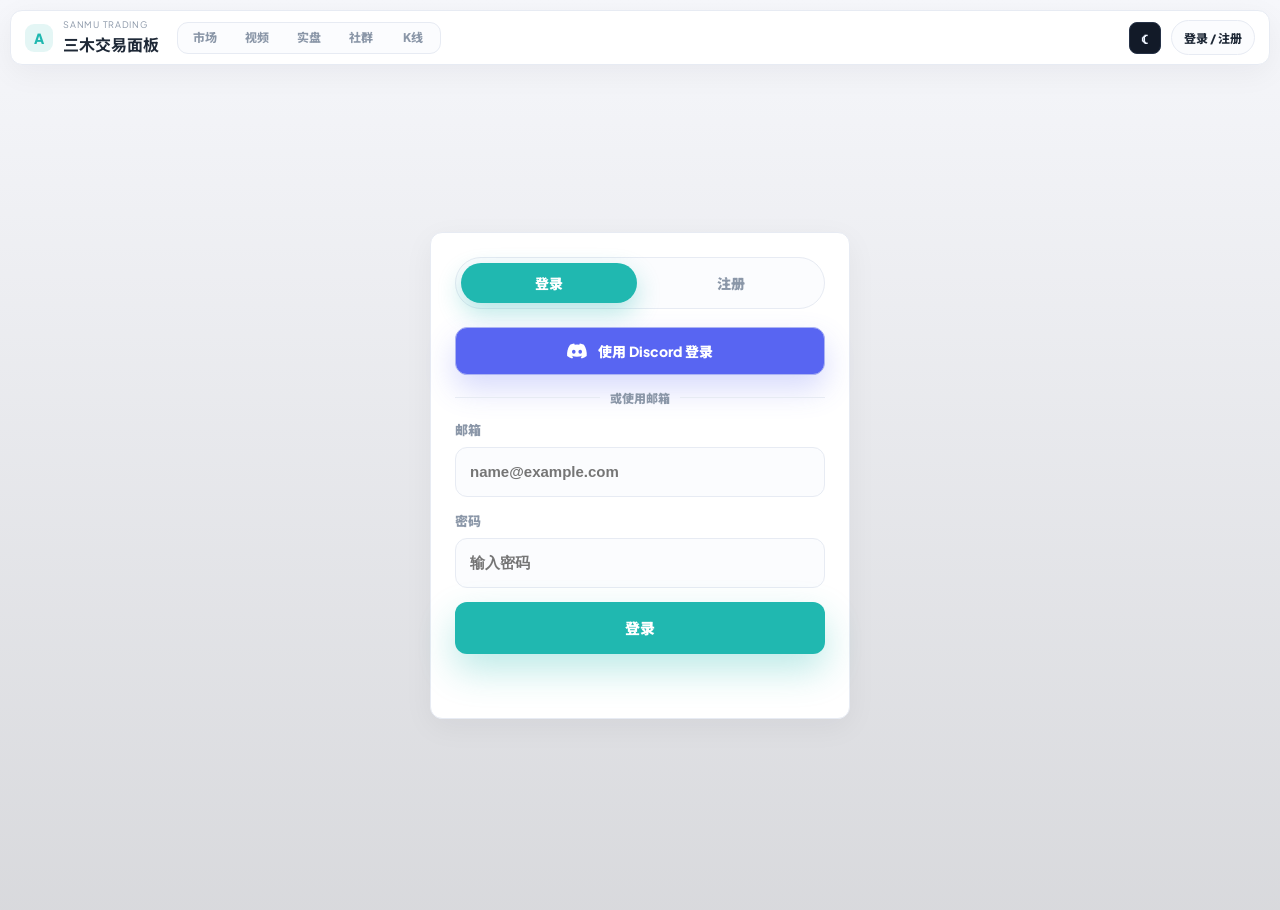
==== commit 00bf990f: "Add Discord login entry" ====
--- a/auth.html
+++ b/auth.html
@@ -10,9 +10,10 @@
       href="https://fonts.googleapis.com/css2?family=Plus+Jakarta+Sans:wght@400;500;600;700;800&family=Noto+Sans+SC:wght@400;500;700;800&display=swap"
       rel="stylesheet"
     />
-    <script src="./theme.js?v=20260610-email-auth-1" defer></script>
-    <script src="./auth.js?v=20260610-email-auth-1" defer></script>
-    <link rel="stylesheet" href="./styles.css?v=20260610-email-auth-1" />
+    <script src="./theme.js?v=20260610-auth-discord-1" defer></script>
+    <script src="./config.js?v=20260610-auth-discord-1" defer></script>
+    <script src="./auth.js?v=20260610-auth-discord-1" defer></script>
+    <link rel="stylesheet" href="./styles.css?v=20260610-auth-discord-1" />
   </head>
   <body class="theme-dark auth-page-body">
     <div class="page-shell">
@@ -51,6 +52,17 @@
             <button class="auth-tab" type="button" data-auth-tab="register">注册</button>
           </div>
 
+          <button class="auth-discord-button" id="discordLoginButton" type="button">
+            <span class="auth-discord-icon" aria-hidden="true">
+              <svg viewBox="0 0 24 24" role="img">
+                <path d="M19.54 5.23A17.8 17.8 0 0 0 15.08 3.86c-.2.35-.42.82-.57 1.19a16.55 16.55 0 0 0-5.02 0c-.15-.37-.38-.84-.58-1.19-1.56.27-3.06.73-4.46 1.37C1.63 9.42.88 13.5 1.26 17.53a17.95 17.95 0 0 0 5.47 2.75c.44-.6.83-1.23 1.17-1.9-.64-.24-1.25-.53-1.83-.87.15-.11.3-.23.44-.35 3.52 1.63 7.34 1.63 10.82 0 .15.12.29.24.44.35-.58.34-1.19.63-1.83.87.34.67.73 1.3 1.17 1.9a17.9 17.9 0 0 0 5.48-2.75c.45-4.68-.76-8.73-3.05-12.3ZM8.49 15.06c-1.06 0-1.93-.97-1.93-2.16 0-1.19.85-2.16 1.93-2.16s1.95.98 1.93 2.16c0 1.19-.85 2.16-1.93 2.16Zm7.02 0c-1.06 0-1.93-.97-1.93-2.16 0-1.19.85-2.16 1.93-2.16s1.95.98 1.93 2.16c0 1.19-.85 2.16-1.93 2.16Z" />
+              </svg>
+            </span>
+            <span>使用 Discord 登录</span>
+          </button>
+
+          <div class="auth-divider"><span>或使用邮箱</span></div>
+
           <form class="auth-form active" id="loginForm" autocomplete="on">
             <label class="auth-field">
               <span>邮箱</span>
--- a/styles.css
+++ b/styles.css
@@ -168,14 +168,13 @@
 
 .auth-page {
   display: grid;
-  grid-template-columns: minmax(0, 1fr) minmax(320px, 460px);
-  gap: 14px;
-  align-items: stretch;
+  place-items: center;
   min-height: calc(100vh - 96px);
+  padding: clamp(18px, 4vw, 56px);
 }
 
 .auth-hero-panel {
-  display: flex;
+  display: none;
   align-items: center;
   min-height: 520px;
   padding: clamp(28px, 5vw, 72px);
@@ -205,12 +204,13 @@
 }
 
 .auth-card {
-  align-self: center;
-  padding: 22px;
-  min-height: 520px;
+  width: min(420px, 100%);
+  padding: 24px;
+  min-height: 0;
   display: flex;
   flex-direction: column;
   justify-content: center;
+  margin: 0 auto;
 }
 
 .auth-tabs {
@@ -239,6 +239,56 @@
   background: var(--accent);
   color: #fff;
   box-shadow: 0 10px 24px color-mix(in srgb, var(--accent) 32%, transparent);
+}
+
+.auth-discord-button {
+  display: inline-flex;
+  align-items: center;
+  justify-content: center;
+  gap: 10px;
+  width: 100%;
+  min-height: 48px;
+  margin-bottom: 14px;
+  border: 1px solid color-mix(in srgb, #5865f2 42%, var(--border));
+  border-radius: 12px;
+  background: #5865f2;
+  color: #fff;
+  cursor: pointer;
+  font: inherit;
+  font-size: 14px;
+  font-weight: 900;
+  box-shadow: 0 14px 30px rgba(88, 101, 242, 0.24);
+}
+
+.auth-discord-icon {
+  display: grid;
+  place-items: center;
+  width: 22px;
+  height: 22px;
+}
+
+.auth-discord-icon svg {
+  width: 22px;
+  height: 22px;
+  fill: currentColor;
+}
+
+.auth-divider {
+  display: flex;
+  align-items: center;
+  gap: 10px;
+  margin: 0 0 14px;
+  color: var(--muted);
+  font-size: 12px;
+  font-weight: 900;
+}
+
+.auth-divider::before,
+.auth-divider::after {
+  content: "";
+  flex: 1;
+  height: 1px;
+  background: var(--border);
 }
 
 .auth-form {
